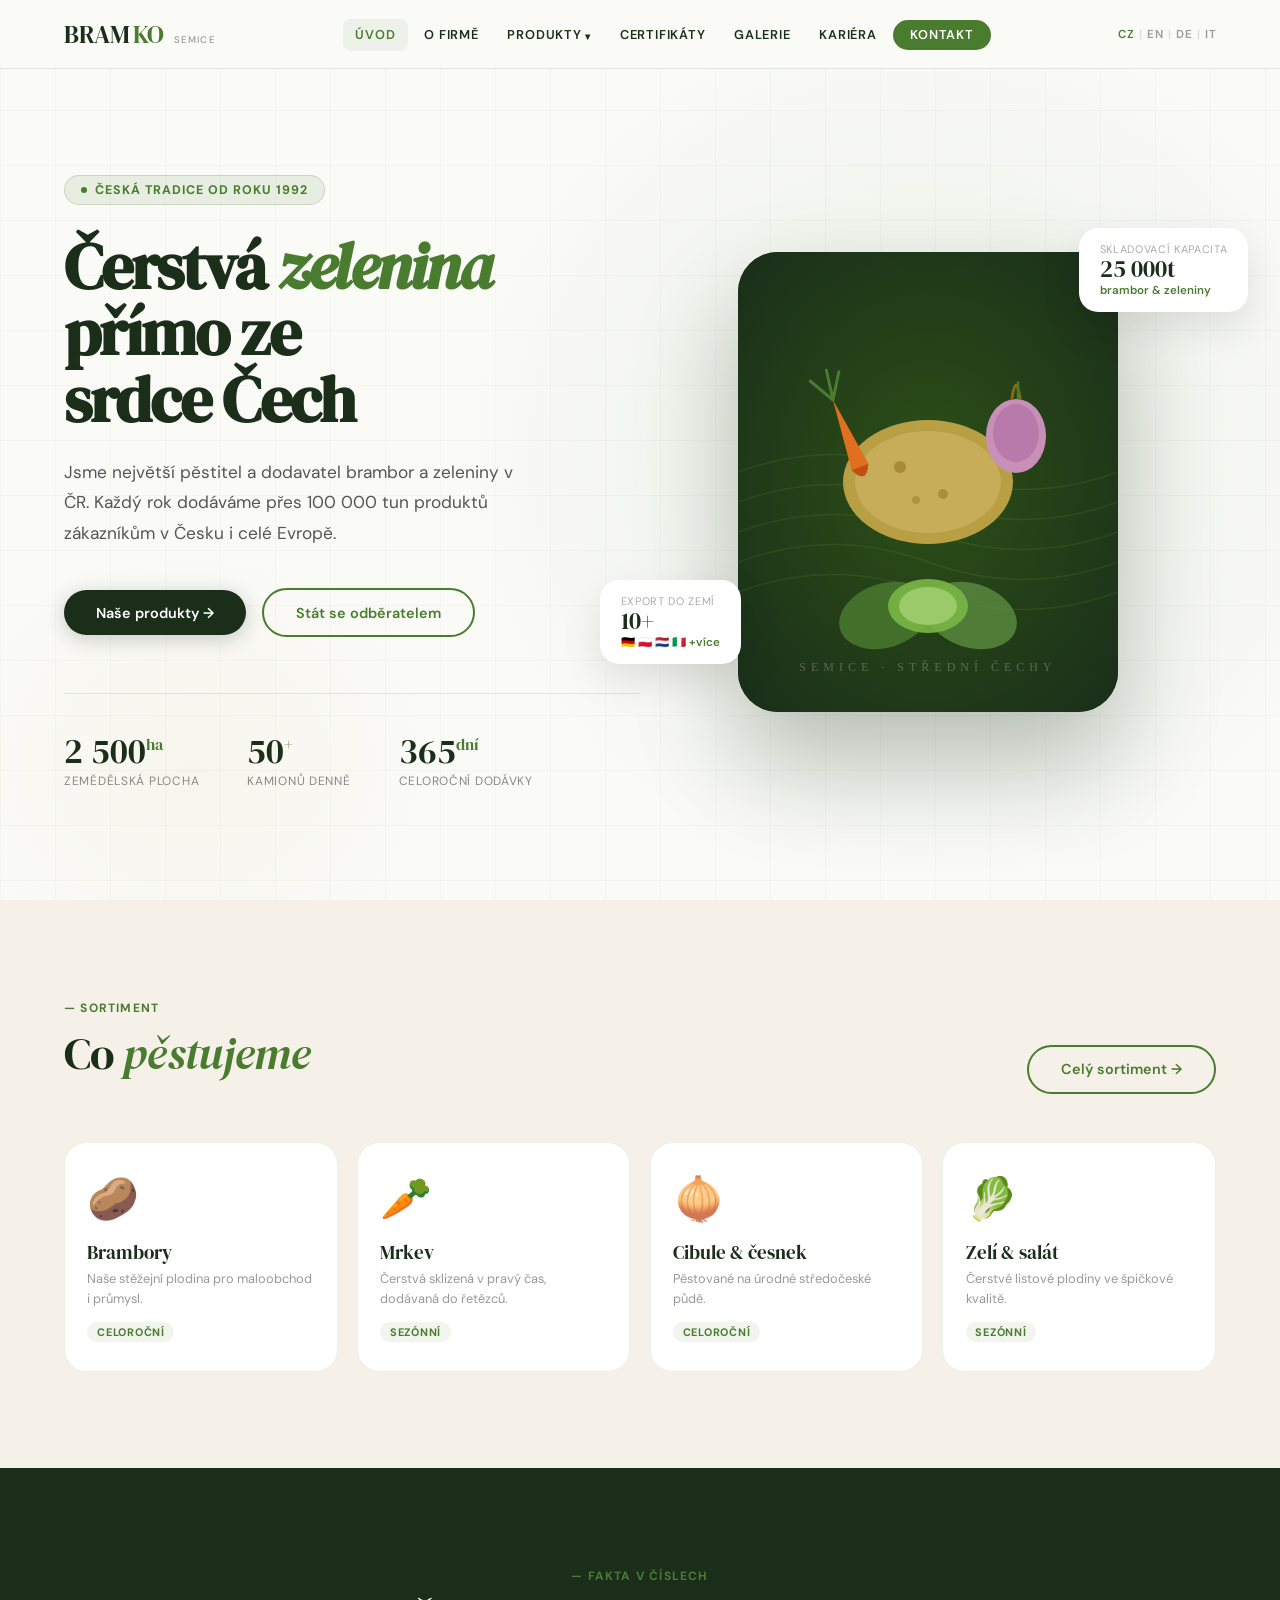
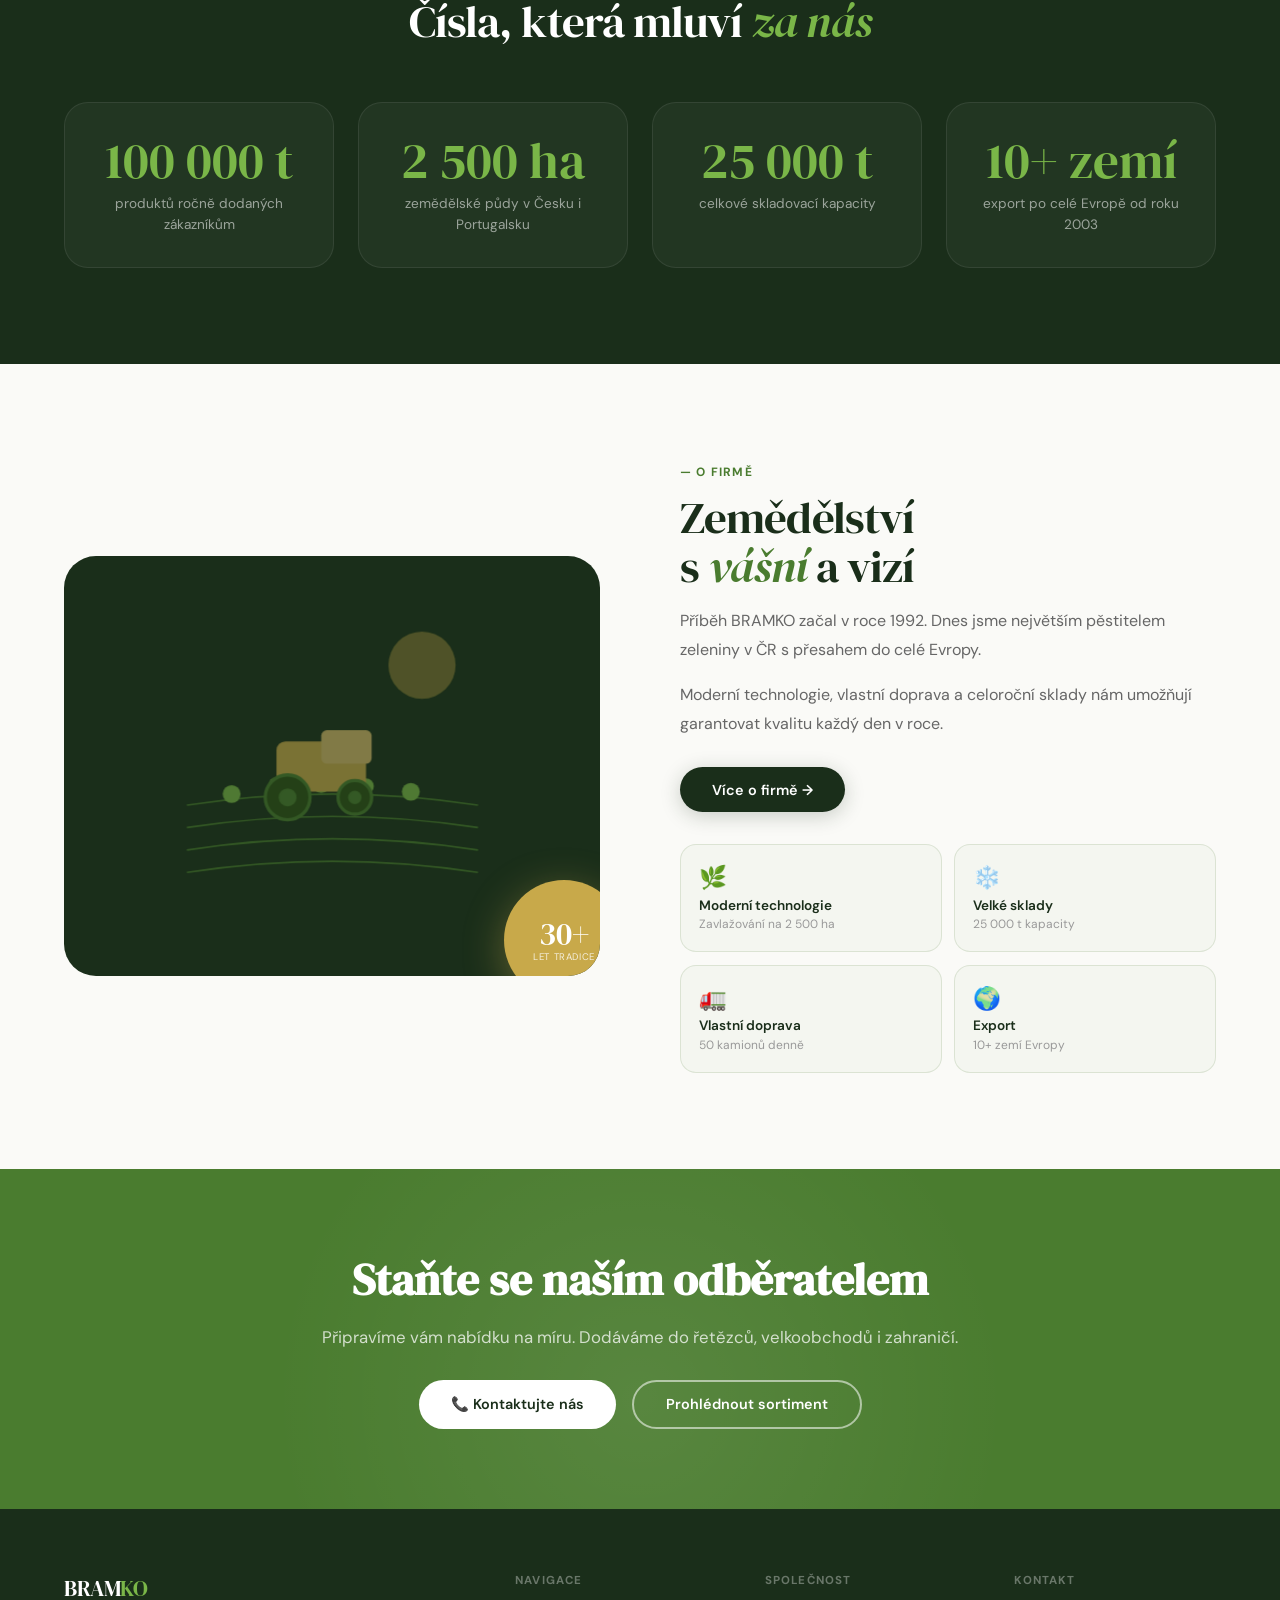
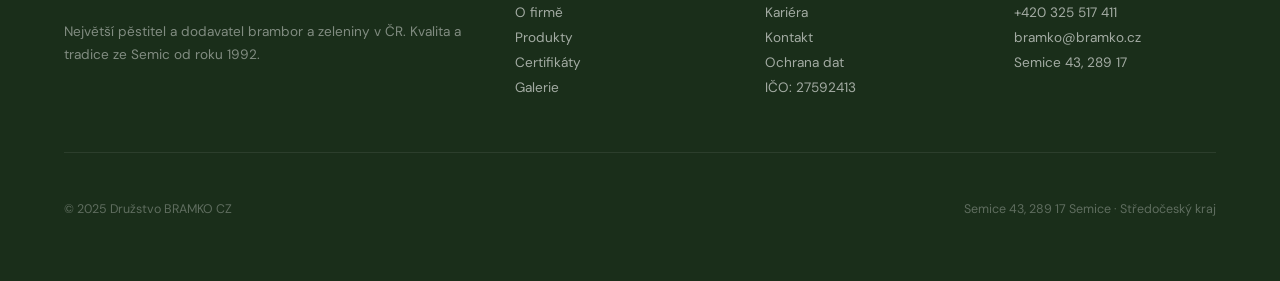
==== index.html @ 9dfc0b7a "Add files via upload" ====
<!DOCTYPE html>
<html lang="cs">
<head>
<meta charset="UTF-8">
<meta name="viewport" content="width=device-width, initial-scale=1.0">
<title>BRAMKO CZ – Kvalita a tradice ze Semic</title>
<link rel="preconnect" href="https://fonts.googleapis.com">
<link href="https://fonts.googleapis.com/css2?family=DM+Serif+Display:ital@0;1&family=DM+Sans:opsz,wght@9..40,300;9..40,400;9..40,500;9..40,600&display=swap" rel="stylesheet">
<link rel="stylesheet" href="style.css">
<style>
/* ── HERO ── */
.hero {
  min-height: 100vh;
  display: grid; grid-template-columns: 1fr 1fr;
  align-items: center; padding: 8rem 4rem 4rem;
  position: relative; overflow: hidden;
  background: var(--white);
}
.hero-bg {
  position: absolute; inset: 0; z-index: 0;
  background:
    radial-gradient(ellipse 55% 75% at 72% 50%, rgba(74,124,47,.09) 0%, transparent 65%),
    radial-gradient(ellipse 35% 45% at 15% 85%, rgba(200,169,74,.06) 0%, transparent 55%);
}
.hero-bg::after {
  content: ''; position: absolute; inset: 0;
  background-image: linear-gradient(rgba(74,124,47,.035) 1px,transparent 1px),
    linear-gradient(90deg,rgba(74,124,47,.035) 1px,transparent 1px);
  background-size: 55px 55px;
}
.hero-content { position: relative; z-index: 1; }
.hero-tag {
  display: inline-flex; align-items: center; gap: .5rem;
  background: rgba(74,124,47,.1); border: 1px solid rgba(74,124,47,.2);
  color: var(--green-fresh); padding: .38rem 1rem; border-radius: 2rem;
  font-size: .78rem; font-weight: 700; letter-spacing: .08em; text-transform: uppercase;
  margin-bottom: 1.8rem; animation: fadeUp .8s .2s ease both;
}
.hero-tag .dot { width: 6px; height: 6px; border-radius: 50%; background: var(--green-fresh); animation: pulse 2s infinite; }
@keyframes pulse{0%,100%{opacity:1}50%{opacity:.3}}
.hero h1 {
  font-family: 'DM Serif Display', serif;
  font-size: clamp(3rem,5vw,5.5rem);
  line-height: 1.04; letter-spacing: -.03em;
  color: var(--green-deep); margin-bottom: 1.5rem;
  animation: fadeUp .8s .35s ease both;
}
.hero h1 em { font-style: italic; color: var(--green-fresh); }
.hero-lead {
  font-size: 1.08rem; color: #555; line-height: 1.75;
  max-width: 460px; margin-bottom: 2.5rem;
  animation: fadeUp .8s .5s ease both;
}
.hero-actions {
  display: flex; gap: 1rem; align-items: center;
  animation: fadeUp .8s .65s ease both;
}
.hero-stats {
  display: flex; gap: 3rem; margin-top: 3.5rem; padding-top: 2.5rem;
  border-top: 1px solid rgba(26,46,26,.1);
  animation: fadeUp .8s .8s ease both;
}
.stat-num {
  font-family: 'DM Serif Display', serif;
  font-size: 2.2rem; color: var(--green-deep); line-height: 1;
}
.stat-num sup { font-size: 1rem; color: var(--green-fresh); }
.stat-label { font-size: .75rem; color: #888; text-transform: uppercase; letter-spacing: .06em; margin-top: .25rem; }

/* Hero visual */
.hero-visual {
  position: relative; z-index: 1;
  display: flex; align-items: center; justify-content: center;
  animation: fadeIn 1.2s .4s ease both;
}
.hero-card {
  width: 380px; height: 460px; border-radius: 2.5rem;
  background: var(--green-deep);
  position: relative; overflow: hidden;
  box-shadow: 0 50px 100px rgba(26,46,26,.28);
}
.hero-card svg { width: 100%; height: 100%; }
.float-card {
  position: absolute; background: white; border-radius: 1.2rem;
  padding: .9rem 1.3rem; box-shadow: 0 15px 40px rgba(0,0,0,.1);
  animation: float 4s ease-in-out infinite;
}
@keyframes float{0%,100%{transform:translateY(0)}50%{transform:translateY(-10px)}}
.float-1 { top: -1.5rem; right: -2rem; }
.float-2 { bottom: 3rem; left: -2.5rem; animation-delay: 1.5s; }
.fl-label { font-size: .68rem; text-transform: uppercase; letter-spacing: .06em; color: #aaa; }
.fl-val { font-family:'DM Serif Display',serif; font-size: 1.5rem; color: var(--green-deep); line-height: 1.1; }
.fl-sub { font-size: .72rem; color: var(--green-fresh); font-weight: 600; }

@keyframes fadeUp{from{transform:translateY(28px);opacity:0}to{transform:none;opacity:1}}
@keyframes fadeIn{from{opacity:0}to{opacity:1}}

/* ── PRODUCTS STRIP ── */
.products-strip { padding: 6rem 4rem; background: var(--cream); }
.strip-header { display:flex; justify-content:space-between; align-items:flex-end; margin-bottom:3rem; flex-wrap:wrap; gap:1rem; }
.products-grid { display: grid; grid-template-columns: repeat(4,1fr); gap: 1.2rem; }
.prod-card {
  background: white; border-radius: 1.4rem; padding: 1.8rem 1.4rem;
  border: 1px solid rgba(74,124,47,.1); transition: all .3s;
  cursor: pointer;
}
.prod-card:hover { transform: translateY(-6px); box-shadow: 0 20px 50px rgba(26,46,26,.1); border-color: var(--green-fresh); }
.prod-emoji { font-size: 2.6rem; margin-bottom: .8rem; display: block; }
.prod-name { font-family:'DM Serif Display',serif; font-size: 1.2rem; color: var(--green-deep); margin-bottom: .3rem; }
.prod-desc { font-size: .8rem; color: #999; line-height: 1.55; }
.prod-tag {
  display: inline-block; margin-top: .8rem;
  font-size: .68rem; font-weight: 700; letter-spacing: .07em; text-transform: uppercase;
  color: var(--green-fresh); background: rgba(74,124,47,.08); padding: .2rem .6rem; border-radius: 1rem;
}

/* ── NUMBERS ── */
.numbers-section { background: var(--green-deep); padding: 6rem 4rem; text-align:center; }
.numbers-grid { display:grid; grid-template-columns:repeat(4,1fr); gap:1.5rem; margin-top:3.5rem; }
.num-card {
  padding: 2rem 1.5rem; border-radius: 1.5rem;
  border: 1px solid rgba(255,255,255,.08); background: rgba(255,255,255,.04);
  transition: all .3s;
}
.num-card:hover { background: rgba(255,255,255,.08); border-color: rgba(122,182,72,.3); transform: translateY(-4px); }
.num-big { font-family:'DM Serif Display',serif; font-size: 3.2rem; color: var(--green-light); line-height:1; margin-bottom:.4rem; }
.num-desc { color: rgba(255,255,255,.55); font-size: .85rem; line-height: 1.55; }

/* ── ABOUT TEASER ── */
.about-teaser { padding:6rem 4rem; display:grid; grid-template-columns:1fr 1fr; gap:5rem; align-items:center; }
.about-img {
  background: var(--green-deep); border-radius: 2rem; height: 420px;
  position:relative; overflow:hidden; display:flex; align-items:center; justify-content:center;
}
.about-img svg { width:80%; height:80%; opacity:.8; }
.about-badge {
  position:absolute; bottom:-1.5rem; right:-1.5rem;
  width:120px; height:120px; background:var(--gold); border-radius:50%;
  display:flex; flex-direction:column; align-items:center; justify-content:center;
  box-shadow: 0 10px 40px rgba(200,169,74,.4);
  animation: spin 22s linear infinite;
}
@keyframes spin{to{transform:rotate(360deg)}}
.badge-inner { animation: spin 22s linear reverse infinite; text-align:center; }
.badge-n { font-family:'DM Serif Display',serif; font-size:2rem; color:white; line-height:1; }
.badge-t { font-size:.6rem; text-transform:uppercase; letter-spacing:.06em; color:rgba(255,255,255,.8); }
.about-text p { color:#666; line-height:1.8; margin-bottom:1.2rem; }
.pillars { display:grid; grid-template-columns:1fr 1fr; gap:.8rem; margin-top:1.8rem; }
.pillar { padding:1.1rem; border-radius:1rem; border:1px solid rgba(74,124,47,.15); background:rgba(74,124,47,.03); transition:all .2s; }
.pillar:hover { background:rgba(74,124,47,.08); border-color:var(--green-fresh); }
.pillar-icon { font-size:1.4rem; margin-bottom:.3rem; }
.pillar-title { font-weight:600; color:var(--green-deep); font-size:.85rem; margin-bottom:.15rem; }
.pillar-desc { font-size:.75rem; color:#999; line-height:1.45; }

/* ── CTA BAND ── */
.cta-band {
  background: var(--green-fresh); padding:5rem 4rem; text-align:center;
  position:relative; overflow:hidden;
}
.cta-band::before {
  content:''; position:absolute; top:-50%; left:50%; transform:translateX(-50%);
  width:800px; height:800px;
  background:radial-gradient(circle,rgba(255,255,255,.08),transparent 65%);
}
.cta-band h2 { font-family:'DM Serif Display',serif; font-size:clamp(2rem,3.5vw,3rem); color:white; margin-bottom:1rem; position:relative; }
.cta-band p { color:rgba(255,255,255,.75); font-size:1.05rem; margin-bottom:2rem; position:relative; }
.cta-actions { display:flex; gap:1rem; justify-content:center; position:relative; flex-wrap:wrap; }
.btn-outline-w { border:2px solid rgba(255,255,255,.55); color:white; padding:.85rem 2rem; border-radius:3rem; text-decoration:none; font-weight:600; font-size:.9rem; transition:all .25s; }
.btn-outline-w:hover { background:rgba(255,255,255,.15); border-color:white; }
</style>
</head>
<body>

<main>

<!-- HERO -->
<section class="hero">
  <div class="hero-bg"></div>
  <div class="hero-content">
    <div class="hero-tag"><div class="dot"></div> Česká tradice od roku 1992</div>
    <h1>Čerstvá <em>zelenina</em><br>přímo ze<br>srdce Čech</h1>
    <p class="hero-lead">Jsme největší pěstitel a dodavatel brambor a zeleniny v ČR. Každý rok dodáváme přes 100 000 tun produktů zákazníkům v Česku i celé Evropě.</p>
    <div class="hero-actions">
      <a href="produkty.html" class="btn btn-dark">Naše produkty →</a>
      <a href="kontakt.html" class="btn btn-outline">Stát se odběratelem</a>
    </div>
    <div class="hero-stats">
      <div><div class="stat-num">2 500<sup>ha</sup></div><div class="stat-label">Zemědělská plocha</div></div>
      <div><div class="stat-num">50<sup>+</sup></div><div class="stat-label">Kamionů denně</div></div>
      <div><div class="stat-num">365<sup>dní</sup></div><div class="stat-label">Celoroční dodávky</div></div>
    </div>
  </div>
  <div class="hero-visual">
    <div class="hero-card">
      <svg viewBox="0 0 380 460" xmlns="http://www.w3.org/2000/svg">
        <defs>
          <radialGradient id="hg" cx="50%" cy="50%" r="70%">
            <stop offset="0%" stop-color="#2d5016"/>
            <stop offset="100%" stop-color="#1a2e1a"/>
          </radialGradient>
        </defs>
        <rect width="380" height="460" fill="url(#hg)"/>
        <g opacity=".12">
          <path d="M0 220 Q95 185 190 220 Q285 255 380 220" stroke="#7ab648" stroke-width="1.5" fill="none"/>
          <path d="M0 250 Q95 215 190 250 Q285 285 380 250" stroke="#7ab648" stroke-width="1.5" fill="none"/>
          <path d="M0 280 Q95 245 190 280 Q285 315 380 280" stroke="#7ab648" stroke-width="1.5" fill="none"/>
          <path d="M0 310 Q95 275 190 310 Q285 345 380 310" stroke="#7ab648" stroke-width="1.5" fill="none"/>
          <path d="M0 340 Q95 305 190 340 Q285 375 380 340" stroke="#7ab648" stroke-width="1.5" fill="none"/>
        </g>
        <!-- potato -->
        <ellipse cx="190" cy="230" rx="85" ry="62" fill="#c8a94a" opacity=".9"/>
        <ellipse cx="190" cy="230" rx="73" ry="51" fill="#d4b86a" opacity=".55"/>
        <circle cx="162" cy="215" r="6" fill="#8b6914" opacity=".5"/>
        <circle cx="205" cy="242" r="5" fill="#8b6914" opacity=".45"/>
        <circle cx="178" cy="248" r="4" fill="#8b6914" opacity=".4"/>
        <!-- carrot -->
        <g transform="translate(95,148) rotate(-22)">
          <path d="M0,0 L9,72 L-9,72 Z" fill="#e07020"/>
          <path d="M-9,72 Q0,92 9,72" fill="#c05010"/>
          <path d="M0,0 L-14,-26 M0,0 L5,-30 M0,0 L16,-24" stroke="#4a7c2f" stroke-width="3" stroke-linecap="round" fill="none"/>
        </g>
        <!-- onion -->
        <g transform="translate(278,168)">
          <ellipse cx="0" cy="16" rx="30" ry="37" fill="#c890b8"/>
          <ellipse cx="0" cy="13" rx="23" ry="29" fill="#b87aaa"/>
          <path d="M-4,-22 Q0,-48 4,-22" stroke="#8b6914" stroke-width="3" fill="none" stroke-linecap="round"/>
          <path d="M2,-22 Q2,-52 2,-24" stroke="#4a7c2f" stroke-width="2.5" fill="none" stroke-linecap="round"/>
        </g>
        <!-- cabbage -->
        <g transform="translate(190,360)">
          <ellipse cx="-42" cy="-10" rx="47" ry="32" fill="#4a7c2f" opacity=".8" transform="rotate(-18)"/>
          <ellipse cx="42" cy="-10" rx="47" ry="32" fill="#5a8c3f" opacity=".8" transform="rotate(18)"/>
          <ellipse cx="0" cy="-6" rx="40" ry="27" fill="#7ab648" opacity=".9"/>
          <ellipse cx="0" cy="-6" rx="29" ry="19" fill="#9acb68"/>
        </g>
        <text x="50%" y="91%" text-anchor="middle" font-family="Georgia,serif" font-size="12" fill="rgba(255,255,255,.25)" letter-spacing="5">SEMICE · STŘEDNÍ ČECHY</text>
      </svg>
    </div>
    <div class="float-card float-1">
      <div class="fl-label">Skladovací kapacita</div>
      <div class="fl-val">25 000t</div>
      <div class="fl-sub">brambor & zeleniny</div>
    </div>
    <div class="float-card float-2">
      <div class="fl-label">Export do zemí</div>
      <div class="fl-val">10+</div>
      <div class="fl-sub">🇩🇪 🇵🇱 🇳🇱 🇮🇹 +více</div>
    </div>
  </div>
</section>

<!-- PRODUCTS STRIP -->
<section class="products-strip">
  <div class="strip-header reveal">
    <div>
      <div class="section-tag">— Sortiment</div>
      <div class="section-title">Co <em>pěstujeme</em></div>
    </div>
    <a href="produkty.html" class="btn btn-outline">Celý sortiment →</a>
  </div>
  <div class="products-grid">
    <div class="prod-card reveal"><span class="prod-emoji">🥔</span><div class="prod-name">Brambory</div><div class="prod-desc">Naše stěžejní plodina pro maloobchod i průmysl.</div><span class="prod-tag">Celoroční</span></div>
    <div class="prod-card reveal" style="transition-delay:.1s"><span class="prod-emoji">🥕</span><div class="prod-name">Mrkev</div><div class="prod-desc">Čerstvá sklizená v pravý čas, dodávaná do řetězců.</div><span class="prod-tag">Sezónní</span></div>
    <div class="prod-card reveal" style="transition-delay:.2s"><span class="prod-emoji">🧅</span><div class="prod-name">Cibule & česnek</div><div class="prod-desc">Pěstované na úrodné středočeské půdě.</div><span class="prod-tag">Celoroční</span></div>
    <div class="prod-card reveal" style="transition-delay:.3s"><span class="prod-emoji">🥬</span><div class="prod-name">Zelí & salát</div><div class="prod-desc">Čerstvé listové plodiny ve špičkové kvalitě.</div><span class="prod-tag">Sezónní</span></div>
  </div>
</section>

<!-- NUMBERS -->
<section class="numbers-section">
  <div class="section-tag">— Fakta v číslech</div>
  <div class="section-title" style="color:white">Čísla, která mluví <em style="color:var(--green-light)">za nás</em></div>
  <div class="numbers-grid">
    <div class="num-card reveal"><div class="num-big">100 000 t</div><div class="num-desc">produktů ročně dodaných zákazníkům</div></div>
    <div class="num-card reveal" style="transition-delay:.1s"><div class="num-big">2 500 ha</div><div class="num-desc">zemědělské půdy v Česku i Portugalsku</div></div>
    <div class="num-card reveal" style="transition-delay:.2s"><div class="num-big">25 000 t</div><div class="num-desc">celkové skladovací kapacity</div></div>
    <div class="num-card reveal" style="transition-delay:.3s"><div class="num-big">10+ zemí</div><div class="num-desc">export po celé Evropě od roku 2003</div></div>
  </div>
</section>

<!-- ABOUT TEASER -->
<section class="about-teaser">
  <div class="about-img reveal">
    <svg viewBox="0 0 300 300" xmlns="http://www.w3.org/2000/svg">
      <g opacity=".7">
        <g stroke="#4a7c2f" stroke-width="1.5" fill="none">
          <path d="M20,185 Q150,165 280,185"/>
          <path d="M20,205 Q150,185 280,205"/>
          <path d="M20,225 Q150,205 280,225"/>
          <path d="M20,245 Q150,225 280,245"/>
        </g>
        <g fill="#7ab648">
          <circle cx="60" cy="175" r="8"/><circle cx="100" cy="167" r="7"/><circle cx="140" cy="165" r="9"/><circle cx="180" cy="168" r="7"/><circle cx="220" cy="173" r="8"/>
        </g>
        <g transform="translate(80,108)">
          <rect x="20" y="20" width="80" height="45" rx="8" fill="#c8a94a"/>
          <rect x="60" y="10" width="45" height="30" rx="5" fill="#d4b86a"/>
          <circle cx="30" cy="70" r="20" fill="#2d5016" stroke="#4a7c2f" stroke-width="3"/>
          <circle cx="90" cy="70" r="15" fill="#2d5016" stroke="#4a7c2f" stroke-width="3"/>
          <circle cx="30" cy="70" r="8" fill="#4a7c2f"/>
          <circle cx="90" cy="70" r="6" fill="#4a7c2f"/>
        </g>
        <circle cx="230" cy="60" r="30" fill="#c8a94a" opacity=".55"/>
      </g>
    </svg>
    <div class="about-badge">
      <div class="badge-inner">
        <div class="badge-n">30+</div>
        <div class="badge-t">let tradice</div>
      </div>
    </div>
  </div>
  <div class="reveal">
    <div class="section-tag">— O firmě</div>
    <div class="section-title">Zemědělství<br>s <em>vášní</em> a vizí</div>
    <p style="color:#666;line-height:1.8;margin-bottom:1rem">Příběh BRAMKO začal v roce 1992. Dnes jsme největším pěstitelem zeleniny v ČR s přesahem do celé Evropy.</p>
    <p style="color:#666;line-height:1.8;margin-bottom:1.8rem">Moderní technologie, vlastní doprava a celoroční sklady nám umožňují garantovat kvalitu každý den v roce.</p>
    <a href="o-firme.html" class="btn btn-dark">Více o firmě →</a>
    <div class="pillars" style="margin-top:2rem">
      <div class="pillar"><div class="pillar-icon">🌿</div><div class="pillar-title">Moderní technologie</div><div class="pillar-desc">Zavlažování na 2 500 ha</div></div>
      <div class="pillar"><div class="pillar-icon">❄️</div><div class="pillar-title">Velké sklady</div><div class="pillar-desc">25 000 t kapacity</div></div>
      <div class="pillar"><div class="pillar-icon">🚛</div><div class="pillar-title">Vlastní doprava</div><div class="pillar-desc">50 kamionů denně</div></div>
      <div class="pillar"><div class="pillar-icon">🌍</div><div class="pillar-title">Export</div><div class="pillar-desc">10+ zemí Evropy</div></div>
    </div>
  </div>
</section>

<!-- CTA -->
<section class="cta-band">
  <h2>Staňte se naším odběratelem</h2>
  <p>Připravíme vám nabídku na míru. Dodáváme do řetězců, velkoobchodů i zahraničí.</p>
  <div class="cta-actions">
    <a href="kontakt.html" class="btn btn-white">📞 Kontaktujte nás</a>
    <a href="produkty.html" class="btn-outline-w">Prohlédnout sortiment</a>
  </div>
</section>

</main>

<script src="shared.js"></script>
<script>initPage('home');</script>
</body>
</html>
---- style.css ----
@import url('https://fonts.googleapis.com/css2?family=DM+Serif+Display:ital@0;1&family=DM+Sans:opsz,wght@9..40,300;9..40,400;9..40,500;9..40,600&display=swap');

:root {
  --green-deep: #1a2e1a;
  --green-mid: #2d5016;
  --green-fresh: #4a7c2f;
  --green-light: #7ab648;
  --cream: #f5f0e8;
  --cream-warm: #ede5d0;
  --gold: #c8a94a;
  --white: #fafaf7;
  --text: #1a1a1a;
  --text-muted: #666;
  --border: rgba(74,124,47,0.15);
}

*, *::before, *::after { margin: 0; padding: 0; box-sizing: border-box; }
html { scroll-behavior: smooth; }
body {
  font-family: 'DM Sans', sans-serif;
  background: var(--white);
  color: var(--text);
  overflow-x: hidden;
}

/* ── NAV ── */
nav {
  position: fixed; top: 0; width: 100%; z-index: 200;
  background: rgba(250,250,247,0.94);
  backdrop-filter: blur(14px);
  border-bottom: 1px solid var(--border);
  animation: slideDown .6s ease both;
}
@keyframes slideDown { from{transform:translateY(-100%);opacity:0} to{transform:none;opacity:1} }

.nav-inner {
  display: flex; align-items: center; justify-content: space-between;
  padding: 0 4rem; height: 68px;
}

.logo {
  font-family: 'DM Serif Display', serif;
  font-size: 1.55rem; letter-spacing: -.02em;
  color: var(--green-deep); text-decoration: none;
  display: flex; align-items: baseline; gap: .15em;
}
.logo span { color: var(--green-fresh); }
.logo small {
  font-family: 'DM Sans', sans-serif; font-size: .6rem;
  letter-spacing: .12em; text-transform: uppercase;
  color: #999; margin-left: .4rem; font-weight: 500;
}

.nav-links { display: flex; align-items: center; gap: .2rem; list-style: none; }
.nav-links a {
  text-decoration: none; font-size: .8rem; font-weight: 600;
  letter-spacing: .06em; text-transform: uppercase;
  color: var(--green-deep); padding: .45rem .8rem; border-radius: .5rem;
  transition: all .2s; position: relative;
}
.nav-links a:hover, .nav-links a.active { color: var(--green-fresh); background: rgba(74,124,47,.07); }

/* Dropdown */
.has-drop { position: relative; }
.has-drop > a::after { content: ' ▾'; font-size: .65rem; }
.dropdown {
  position: absolute; top: calc(100% + .5rem); left: 0;
  background: white; border-radius: 1rem;
  box-shadow: 0 20px 60px rgba(0,0,0,.12);
  border: 1px solid var(--border);
  min-width: 200px; padding: .5rem;
  opacity: 0; pointer-events: none; transform: translateY(-8px);
  transition: all .25s ease;
}
.has-drop:hover .dropdown { opacity: 1; pointer-events: all; transform: none; }
.dropdown a {
  display: flex; align-items: center; gap: .6rem;
  font-size: .82rem; padding: .6rem .9rem; border-radius: .6rem;
  white-space: nowrap; text-transform: none; letter-spacing: 0; font-weight: 500;
}
.dropdown a .di { font-size: 1.1rem; }

.nav-lang {
  display: flex; gap: .3rem; align-items: center; font-size: .72rem;
  font-weight: 600; letter-spacing: .04em;
}
.nav-lang a { color: #999; text-decoration: none; transition: color .2s; }
.nav-lang a:hover, .nav-lang a.active-lang { color: var(--green-fresh); }
.nav-lang span { color: #ddd; }

/* ── HERO (shared) ── */
.page-hero {
  padding: 8rem 4rem 5rem;
  background: var(--green-deep);
  position: relative; overflow: hidden;
}
.page-hero::before {
  content: '';
  position: absolute; inset: 0;
  background: radial-gradient(ellipse 70% 90% at 80% 50%, rgba(74,124,47,.25), transparent 70%);
}
.page-hero-grid {
  position: absolute; inset: 0; opacity: .05;
  background-image: linear-gradient(rgba(255,255,255,.5) 1px, transparent 1px),
    linear-gradient(90deg,rgba(255,255,255,.5) 1px,transparent 1px);
  background-size: 50px 50px;
}
.page-hero-inner { position: relative; z-index: 1; max-width: 700px; }
.page-hero-tag {
  display: inline-flex; align-items: center; gap: .5rem;
  background: rgba(122,182,72,.15); border: 1px solid rgba(122,182,72,.3);
  color: var(--green-light); padding: .35rem .9rem; border-radius: 2rem;
  font-size: .75rem; font-weight: 700; letter-spacing: .08em; text-transform: uppercase;
  margin-bottom: 1.5rem;
}
.page-hero h1 {
  font-family: 'DM Serif Display', serif;
  font-size: clamp(2.5rem,5vw,4.5rem);
  line-height: 1.05; letter-spacing: -.03em;
  color: white; margin-bottom: 1rem;
}
.page-hero h1 em { font-style: italic; color: var(--green-light); }
.page-hero p { color: rgba(255,255,255,.65); font-size: 1.05rem; line-height: 1.75; max-width: 540px; }

/* ── SECTIONS ── */
.section { padding: 6rem 4rem; }
.section-alt { background: var(--cream); }
.section-dark { background: var(--green-deep); }

.section-tag {
  display: inline-block; font-size: .75rem; font-weight: 700;
  text-transform: uppercase; letter-spacing: .1em;
  color: var(--green-fresh); margin-bottom: .8rem;
}
.section-dark .section-tag { color: var(--green-light); }
.section-title {
  font-family: 'DM Serif Display', serif;
  font-size: clamp(2rem,3.5vw,3rem);
  line-height: 1.1; letter-spacing: -.02em;
  color: var(--green-deep); margin-bottom: 1rem;
}
.section-dark .section-title { color: white; }
.section-title em { font-style: italic; color: var(--green-fresh); }
.section-dark .section-title em { color: var(--green-light); }
.section-lead { color: var(--text-muted); line-height: 1.75; max-width: 560px; margin-bottom: 3rem; }
.section-dark .section-lead { color: rgba(255,255,255,.6); }

/* ── BUTTONS ── */
.btn {
  display: inline-flex; align-items: center; gap: .55rem;
  padding: .85rem 2rem; border-radius: 3rem;
  font-weight: 600; font-size: .9rem; text-decoration: none;
  transition: all .25s ease; cursor: pointer; border: none;
}
.btn-dark { background: var(--green-deep); color: white; box-shadow: 0 4px 20px rgba(26,46,26,.22); }
.btn-dark:hover { background: var(--green-fresh); transform: translateY(-2px); box-shadow: 0 8px 30px rgba(74,124,47,.3); }
.btn-green { background: var(--green-fresh); color: white; box-shadow: 0 4px 20px rgba(74,124,47,.25); }
.btn-green:hover { background: var(--green-mid); transform: translateY(-2px); }
.btn-outline {
  border: 2px solid var(--green-fresh); color: var(--green-fresh); background: transparent;
}
.btn-outline:hover { background: var(--green-fresh); color: white; }
.btn-white { background: white; color: var(--green-deep); }
.btn-white:hover { background: var(--cream); transform: translateY(-2px); }

/* ── FOOTER ── */
footer {
  background: var(--green-deep);
  padding: 4rem;
}
.footer-grid {
  display: grid; grid-template-columns: 2fr 1fr 1fr 1fr;
  gap: 3rem; margin-bottom: 3rem;
  padding-bottom: 3rem; border-bottom: 1px solid rgba(255,255,255,.08);
}
.footer-brand .logo { color: white; margin-bottom: 1rem; display: block; }
.footer-brand p { color: rgba(255,255,255,.45); font-size: .85rem; line-height: 1.7; }
.footer-col h4 {
  font-size: .72rem; text-transform: uppercase; letter-spacing: .1em;
  color: rgba(255,255,255,.35); margin-bottom: 1rem; font-weight: 700;
}
.footer-col a {
  display: block; color: rgba(255,255,255,.6); text-decoration: none;
  font-size: .85rem; margin-bottom: .5rem; transition: color .2s;
}
.footer-col a:hover { color: var(--green-light); }
.footer-bottom {
  display: flex; justify-content: space-between; align-items: center;
  color: rgba(255,255,255,.3); font-size: .78rem;
}

/* ── CARDS ── */
.card {
  background: white; border-radius: 1.5rem;
  border: 1px solid rgba(74,124,47,.1);
  transition: all .3s ease; overflow: hidden;
}
.card:hover { transform: translateY(-6px); box-shadow: 0 20px 50px rgba(26,46,26,.1); border-color: var(--green-fresh); }

/* ── REVEAL ── */
.reveal { opacity: 0; transform: translateY(28px); transition: opacity .7s ease, transform .7s ease; }
.reveal.visible { opacity: 1; transform: none; }

/* ── RESPONSIVE ── */
@media (max-width: 900px) {
  .nav-inner { padding: 0 1.5rem; }
  .nav-lang { display: none; }
  .section { padding: 4rem 1.5rem; }
  .page-hero { padding: 7rem 1.5rem 4rem; }
  .footer-grid { grid-template-columns: 1fr 1fr; gap: 2rem; }
}
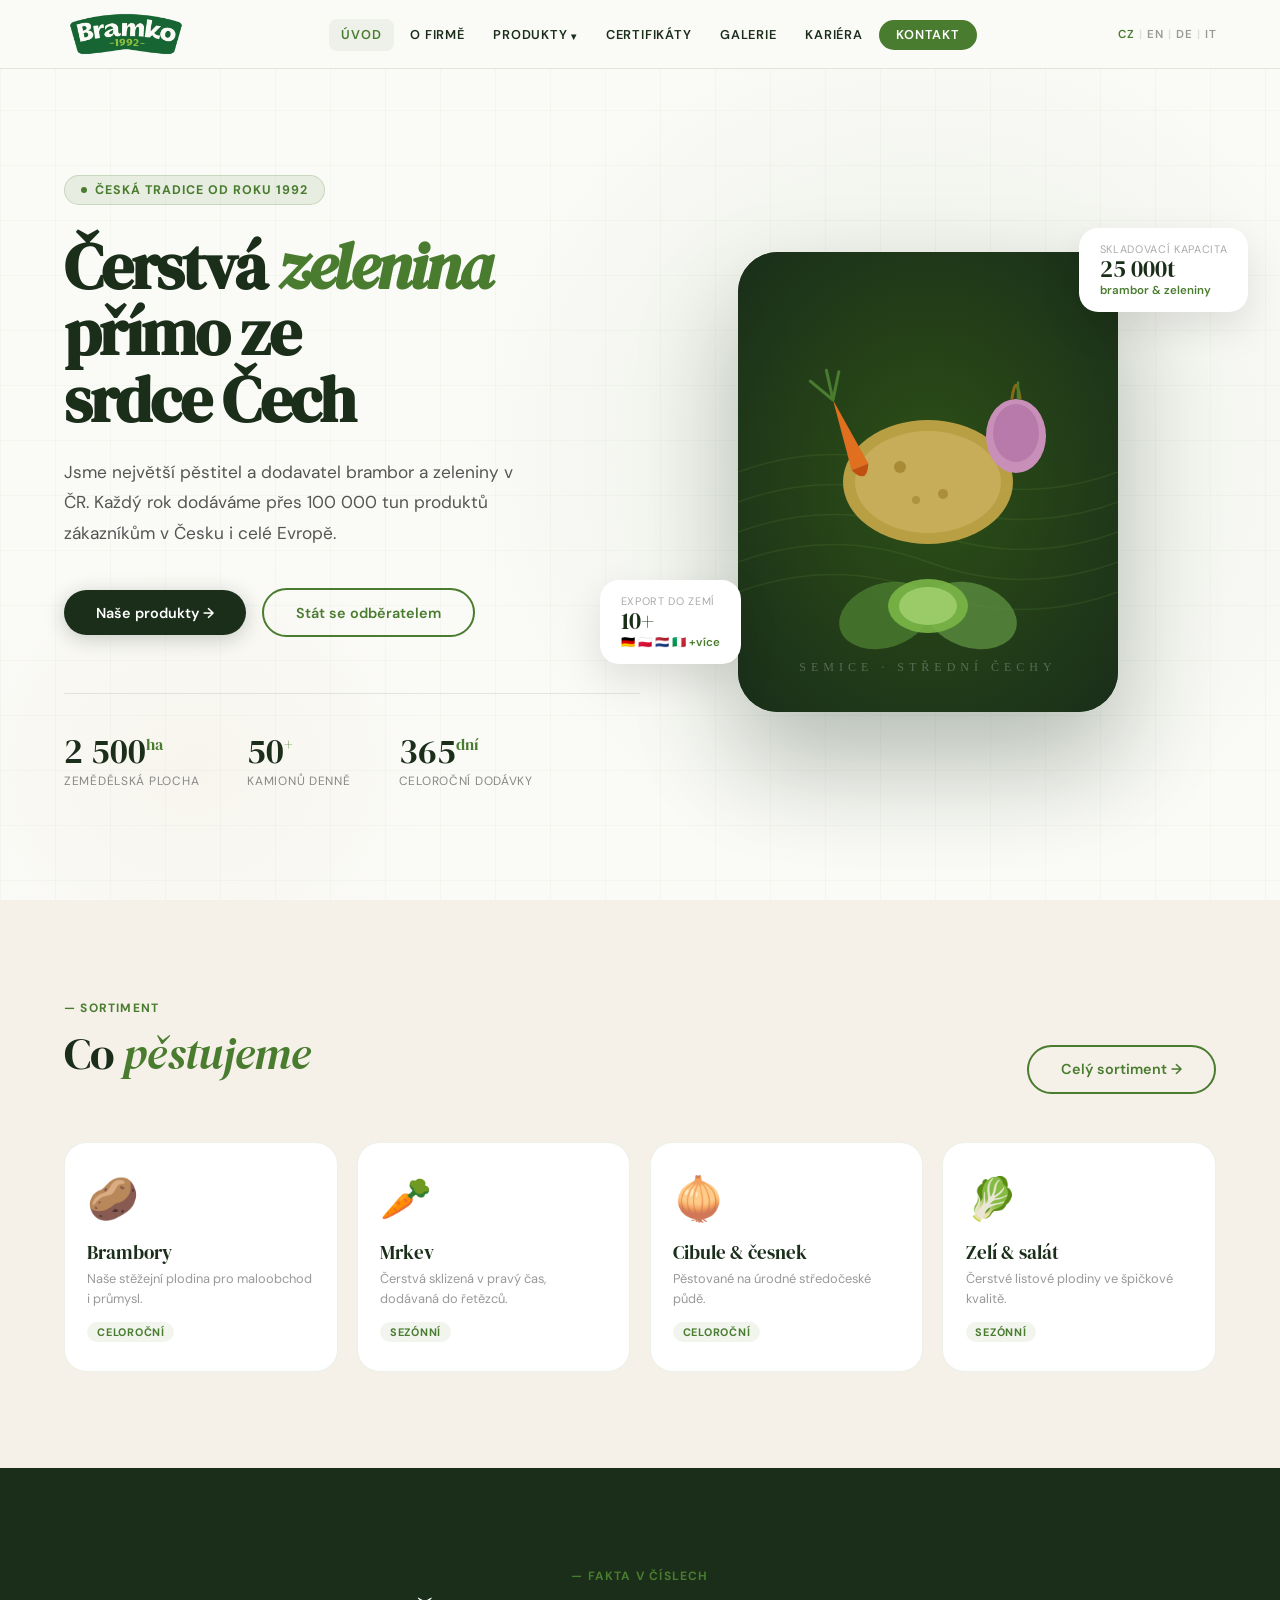
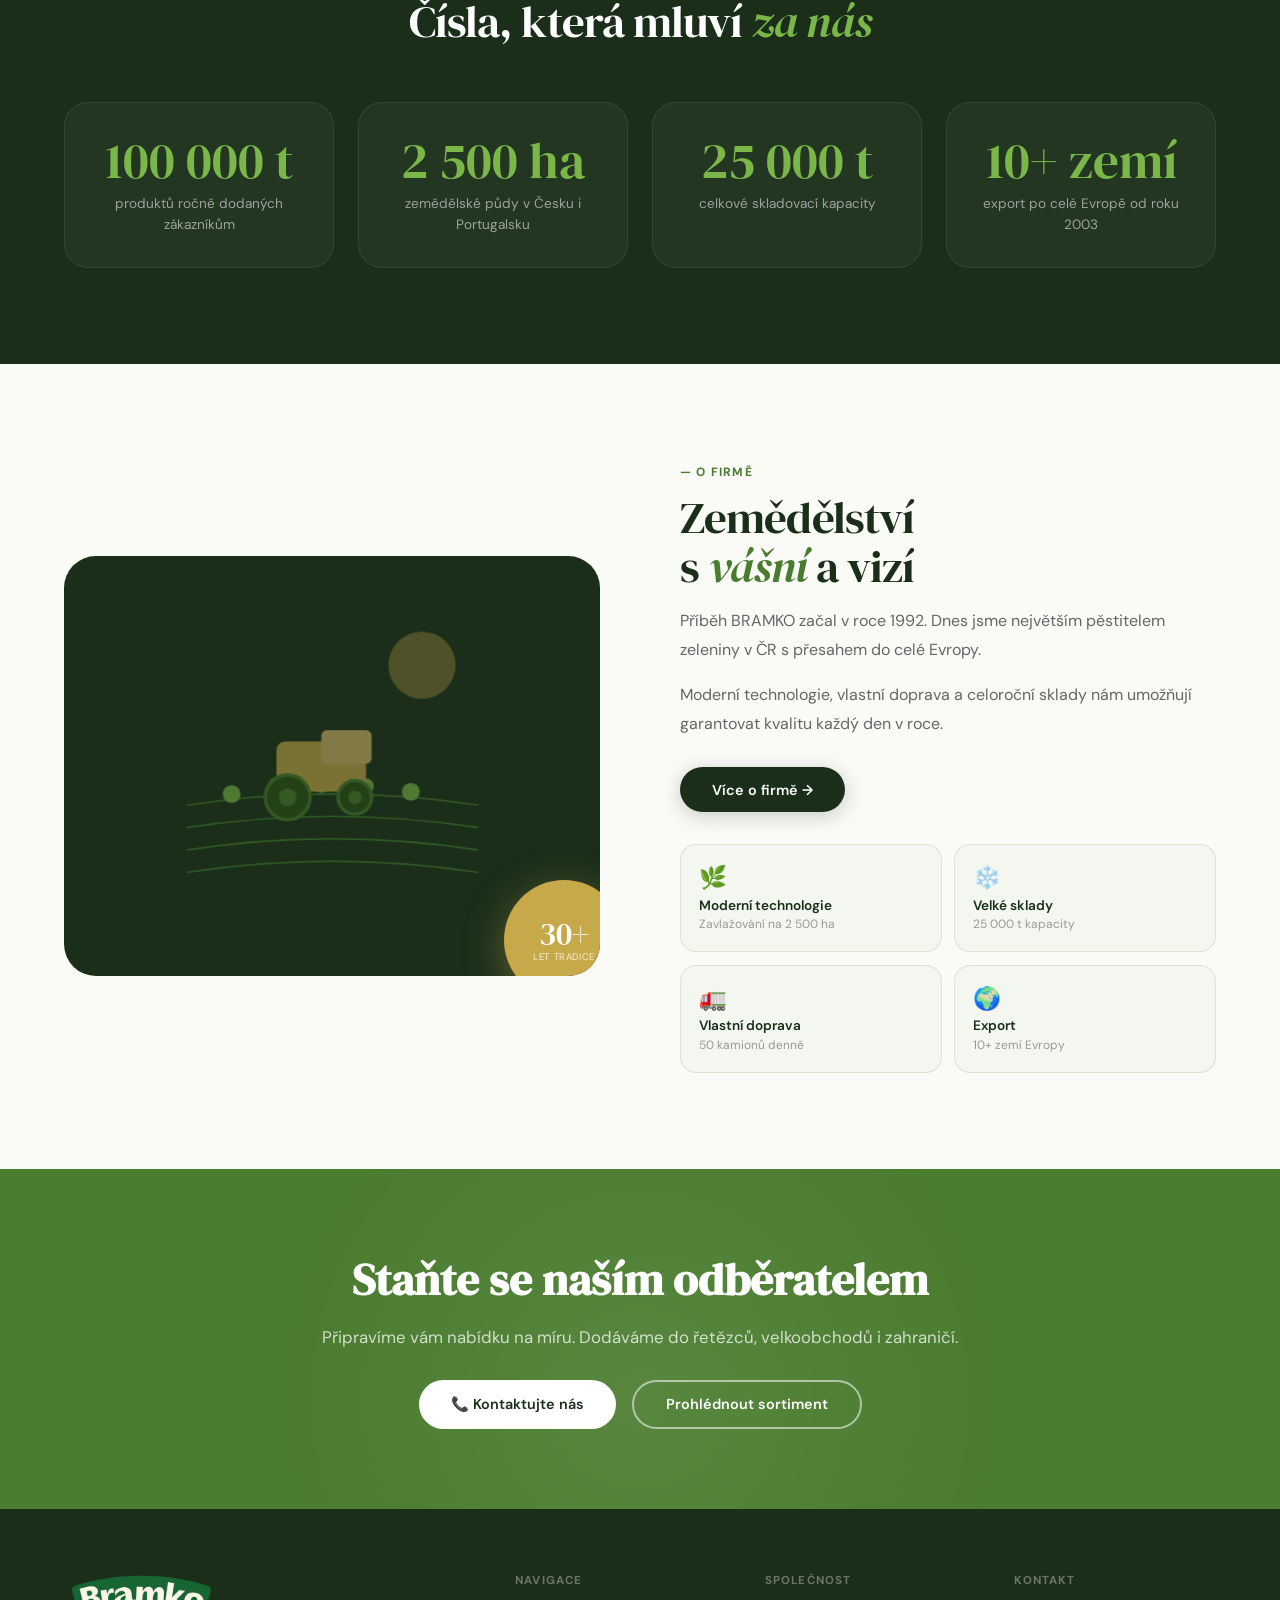
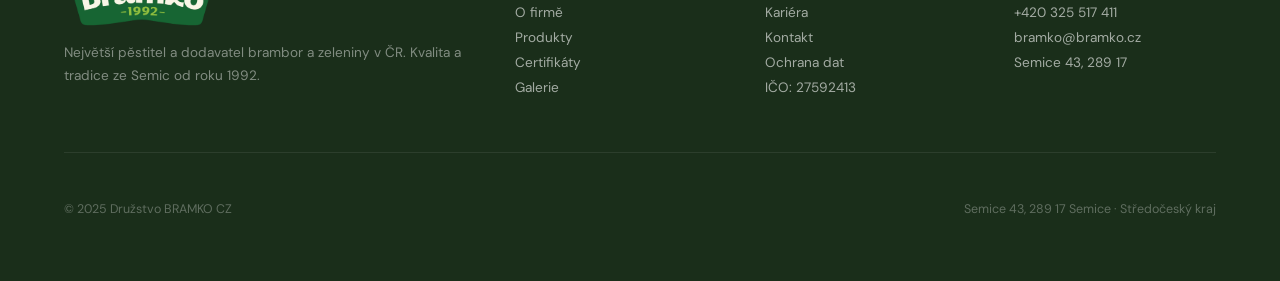
==== commit ae66e426: "Add files via upload" ====
--- a/index.html
+++ b/index.html
@@ -95,6 +95,33 @@
 @keyframes fadeUp{from{transform:translateY(28px);opacity:0}to{transform:none;opacity:1}}
 @keyframes fadeIn{from{opacity:0}to{opacity:1}}
 
+@media (max-width: 768px) {
+  .hero { grid-template-columns: 1fr; padding: 5.5rem 1.2rem 3rem; min-height: auto; gap: 2.5rem; }
+  .hero-visual { display: none; }
+  .hero h1 { font-size: 2.4rem; }
+  .hero-lead { font-size: .95rem; }
+  .hero-actions { flex-direction: column; align-items: flex-start; }
+  .hero-stats { gap: 1.5rem; flex-wrap: wrap; }
+  .stat-num { font-size: 1.8rem; }
+  .products-strip { padding: 3.5rem 1.2rem; }
+  .strip-header { flex-direction: column; align-items: flex-start; }
+  .products-grid { grid-template-columns: 1fr 1fr; gap: .8rem; }
+  .numbers-section { padding: 3.5rem 1.2rem; }
+  .numbers-grid { grid-template-columns: 1fr 1fr; gap: 1rem; }
+  .num-big { font-size: 2rem; }
+  .about-teaser { grid-template-columns: 1fr; padding: 3.5rem 1.2rem; gap: 2rem; }
+  .about-img { display: none; }
+  .pillars { grid-template-columns: 1fr 1fr; }
+  .cta-band { padding: 3.5rem 1.2rem; }
+  .cta-actions { flex-direction: column; align-items: center; }
+}
+@media (max-width: 480px) {
+  .products-grid { grid-template-columns: 1fr; }
+  .numbers-grid { grid-template-columns: 1fr; }
+  .pillars { grid-template-columns: 1fr; }
+  .hero-stats { flex-direction: column; gap: 1rem; }
+}
+
 /* ── PRODUCTS STRIP ── */
 .products-strip { padding: 6rem 4rem; background: var(--cream); }
 .strip-header { display:flex; justify-content:space-between; align-items:flex-end; margin-bottom:3rem; flex-wrap:wrap; gap:1rem; }
--- a/style.css
+++ b/style.css
@@ -201,11 +201,83 @@
 .reveal { opacity: 0; transform: translateY(28px); transition: opacity .7s ease, transform .7s ease; }
 .reveal.visible { opacity: 1; transform: none; }
 
-/* ── RESPONSIVE ── */
-@media (max-width: 900px) {
-  .nav-inner { padding: 0 1.5rem; }
+/* ── HAMBURGER ── */
+.nav-hamburger {
+  display: none; flex-direction: column; gap: 5px;
+  cursor: pointer; padding: .5rem; border: none; background: none;
+  z-index: 300;
+}
+.nav-hamburger span {
+  display: block; width: 24px; height: 2px;
+  background: var(--green-deep); border-radius: 2px;
+  transition: all .3s ease;
+}
+.nav-hamburger.open span:nth-child(1) { transform: rotate(45deg) translate(5px, 5px); }
+.nav-hamburger.open span:nth-child(2) { opacity: 0; }
+.nav-hamburger.open span:nth-child(3) { transform: rotate(-45deg) translate(5px, -5px); }
+
+/* ── TABLET (max 1024px) ── */
+@media (max-width: 1024px) {
+  .nav-inner { padding: 0 2rem; }
+  .nav-links { gap: 0; }
+  .nav-links a { padding: .4rem .6rem; font-size: .72rem; }
   .nav-lang { display: none; }
-  .section { padding: 4rem 1.5rem; }
-  .page-hero { padding: 7rem 1.5rem 4rem; }
-  .footer-grid { grid-template-columns: 1fr 1fr; gap: 2rem; }
-}
+}
+
+/* ── MOBILE (max 768px) ── */
+@media (max-width: 768px) {
+
+  /* Nav */
+  .nav-inner { padding: 0 1.2rem; height: 60px; }
+  .nav-hamburger { display: flex; }
+  .nav-lang { display: none; }
+
+  .nav-links {
+    position: fixed; top: 60px; left: 0; right: 0; bottom: 0;
+    background: rgba(250,250,247,.98); backdrop-filter: blur(20px);
+    flex-direction: column; align-items: stretch; gap: 0;
+    padding: 1.5rem 1.2rem; overflow-y: auto;
+    transform: translateX(100%); transition: transform .35s ease;
+    z-index: 250; border-top: 1px solid var(--border);
+  }
+  .nav-links.mobile-open { transform: translateX(0); }
+  .nav-links li { border-bottom: 1px solid var(--border); }
+  .nav-links a {
+    display: block; padding: 1rem .5rem; font-size: .95rem;
+    letter-spacing: .04em; border-radius: 0;
+  }
+  .has-drop > a::after { float: right; }
+  .dropdown {
+    position: static; opacity: 1; pointer-events: all;
+    transform: none; box-shadow: none; border: none;
+    background: rgba(74,124,47,.04); border-radius: .5rem;
+    display: none; padding: .25rem .5rem;
+  }
+  .has-drop.drop-open .dropdown { display: block; }
+  .dropdown a { padding: .7rem .8rem; font-size: .88rem; }
+
+  /* Page hero */
+  .page-hero { padding: 5.5rem 1.2rem 3rem; }
+  .page-hero h1 { font-size: 2.2rem; }
+  .page-hero p { font-size: .95rem; }
+
+  /* Sections */
+  .section { padding: 3.5rem 1.2rem; }
+  .section-title { font-size: 1.8rem; }
+
+  /* Footer */
+  footer { padding: 2.5rem 1.2rem; }
+  .footer-grid { grid-template-columns: 1fr; gap: 1.8rem; }
+  .footer-bottom { flex-direction: column; gap: .5rem; text-align: center; }
+
+  /* Buttons */
+  .btn { padding: .8rem 1.5rem; font-size: .85rem; }
+}
+
+/* ── SMALL MOBILE (max 480px) ── */
+@media (max-width: 480px) {
+  .page-hero h1 { font-size: 1.9rem; }
+  .section-title { font-size: 1.6rem; }
+  .section { padding: 3rem 1rem; }
+  footer { padding: 2rem 1rem; }
+}
